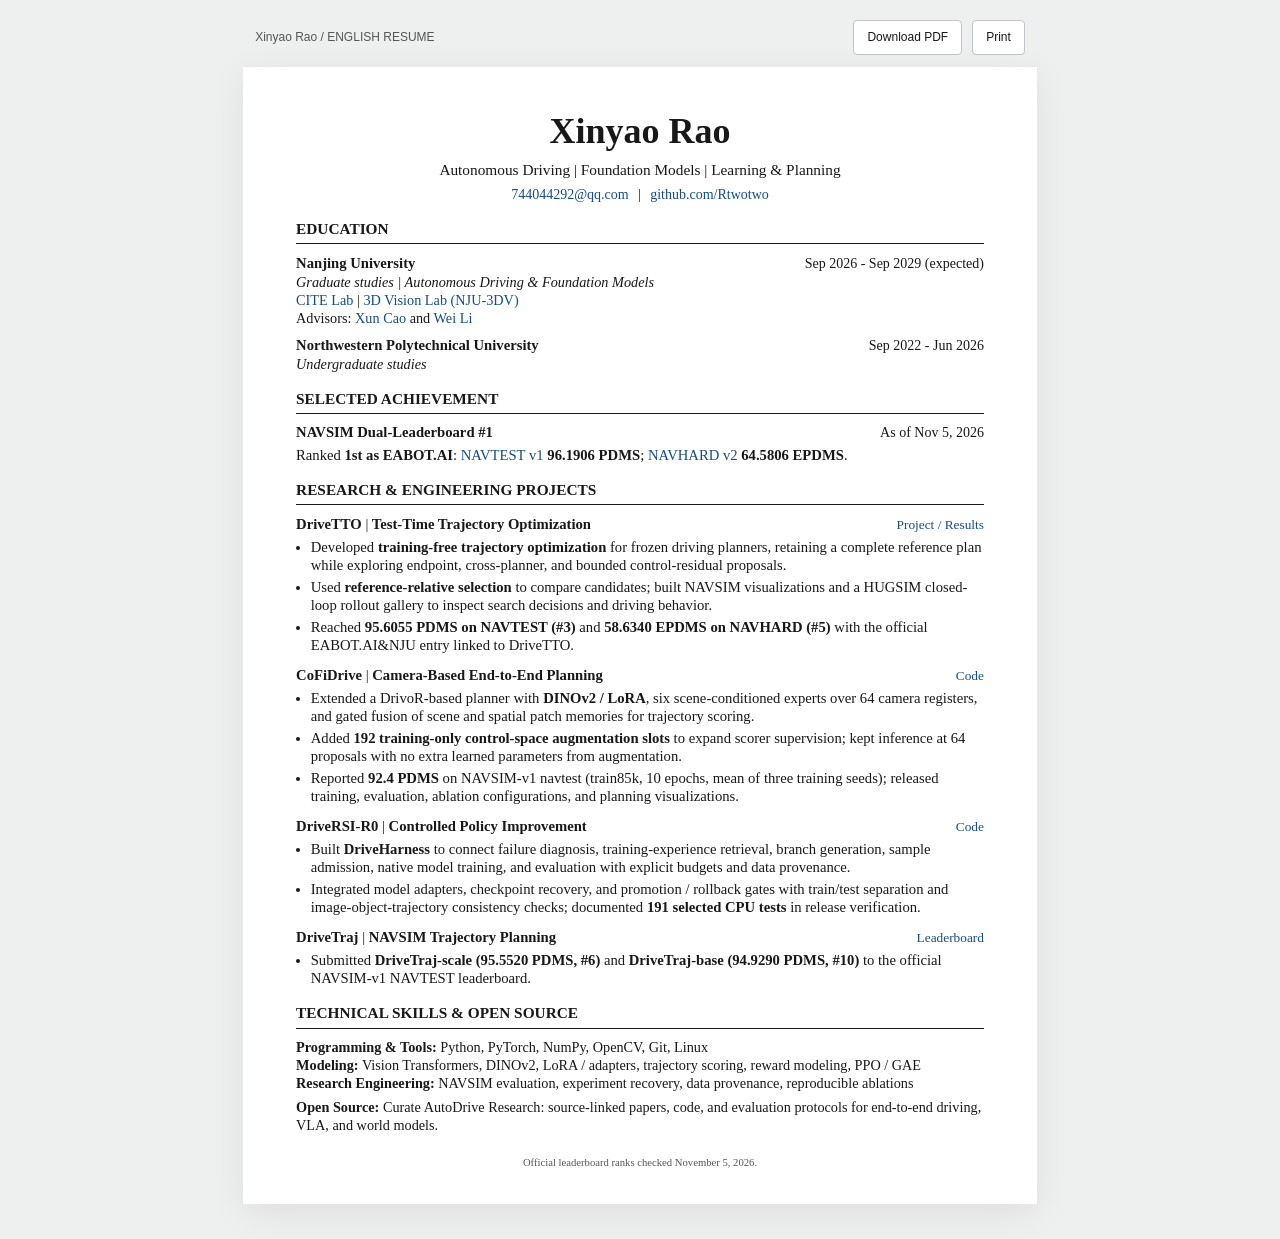
==== assets/resume.html @ 2c97f8bd "Add recent reading links and use generic resume filenames" ====
<!doctype html>
<html lang="en">
<head>
<meta charset="utf-8">
<meta name="viewport" content="width=device-width,initial-scale=1">
<title>Xinyao Rao | English Resume</title>
<style>
:root{color-scheme:light;--ink:#181818;--link:#174d80;--muted:#555}*{box-sizing:border-box}
body{margin:0;background:#eeefef;color:var(--ink);font:11pt/1.28 "Times New Roman",Times,serif}
a{color:var(--link);text-decoration:none}a:hover{text-decoration:underline}a:focus-visible,button:focus-visible{outline:2px solid #174d80;outline-offset:4px}
.toolbar{max-width:210mm;margin:20px auto 12px;display:flex;justify-content:space-between;align-items:center;gap:12px;padding:0 12px;font:12px/1.4 Arial,sans-serif;color:var(--muted)}.actions{display:flex;gap:10px}.actions a,.actions button{font:inherit;border:1px solid #bfc4c8;background:white;padding:8px 13px;border-radius:4px;cursor:pointer;color:var(--ink)}
.sheet{max-width:210mm;margin:0 auto 35px;min-height:297mm;background:white;padding:12mm 14mm 9mm;box-shadow:0 8px 34px #00000012}
header{text-align:center}h1{font-size:27pt;line-height:1.1;margin:0 0 6pt;font-weight:700}.role{font-size:11.5pt;margin:0 0 5pt}.contact{font-size:10.5pt;margin:0;display:flex;flex-wrap:wrap;justify-content:center;gap:7pt}
section{margin-top:13pt}h2{font-size:11.5pt;line-height:1.1;text-transform:uppercase;border-bottom:.5pt solid var(--ink);padding-bottom:4pt;margin:0 0 7pt}h3{font-size:11pt;line-height:1.3;font-weight:700;margin:0}p{margin:0}.row{display:flex;justify-content:space-between;align-items:baseline;gap:12pt}.row>h3{min-width:0}.date{font-size:10.5pt;white-space:nowrap}.school{margin-top:7pt}.school:first-of-type{margin-top:0}.school p{font-size:10.7pt;line-height:13.5pt}.degree{font-style:italic}.achievement p{margin-top:3pt}
.project{margin-top:8pt;break-inside:avoid}.project:first-of-type{margin-top:0}.resource{font-size:10pt;white-space:nowrap}.separator{font-weight:400}ul{margin:3pt 0 0;padding-left:11pt}li{padding-left:0;margin:0 0 2pt;line-height:14pt}.skills p{font-size:10.7pt;line-height:13.7pt}.community{margin-top:4pt}.community a{color:var(--ink)}footer{text-align:center;font-size:8pt;color:var(--muted);margin-top:16pt}
@media(max-width:600px){body{font-size:11.5pt}.toolbar{margin:12px 0}.toolbar>span{display:none}.sheet{padding:27px 22px;margin:0;min-height:0;box-shadow:none}h1{font-size:26pt}.row{flex-wrap:wrap;gap:1pt 12pt}.school .date{width:100%}.contact{gap:4pt 7pt}.project{margin-top:12pt}.project .row{display:block}.resource{display:inline-block;margin-top:2pt}.skills p{margin-bottom:3pt}li{line-height:1.4}}
@page{size:A4;margin:0}
@media print{body{background:white}.toolbar{display:none}.sheet{width:210mm;max-width:none;min-height:0;margin:0;padding:11mm 14mm 8mm;box-shadow:none}a{color:inherit}section{margin-top:11pt}.project{margin-top:7pt}footer{margin-top:12pt}}
</style>
</head>
<body>
<nav class="toolbar" aria-label="Resume actions"><span>Xinyao Rao / ENGLISH RESUME</span><div class="actions"><a href="resume.pdf" download>Download PDF</a><button type="button" onclick="window.print()">Print</button></div></nav>
<main class="sheet">
<header><h1>Xinyao Rao</h1><p class="role">Autonomous Driving | Foundation Models | Learning &amp; Planning</p><p class="contact"><a href="mailto:744044292@qq.com">744044292@qq.com</a><span aria-hidden="true">|</span><a href="https://github.com/Rtwotwo">github.com/Rtwotwo</a></p></header>
<section aria-labelledby="education"><h2 id="education">Education</h2><article class="school"><div class="row"><h3>Nanjing University</h3><span class="date">Sep 2026 - Sep 2029 (expected)</span></div><p class="degree">Graduate studies | Autonomous Driving &amp; Foundation Models</p><p><a href="https://cite.nju.edu.cn/">CITE Lab</a> | <a href="https://nju-3dv.github.io/">3D Vision Lab (NJU-3DV)</a></p><p>Advisors: <a href="https://cite.nju.edu.cn/People/Faculty/20190621/i5054.html">Xun Cao</a> and <a href="https://is.nju.edu.cn/lw/main.htm">Wei Li</a></p></article><article class="school"><div class="row"><h3>Northwestern Polytechnical University</h3><span class="date">Sep 2022 - Jun 2026</span></div><p class="degree">Undergraduate studies</p></article></section>
<section class="achievement" aria-labelledby="achievement"><h2 id="achievement">Selected Achievement</h2><div class="row"><h3>NAVSIM Dual-Leaderboard #1</h3><span class="date">As of Nov 5, 2026</span></div><p>Ranked <b>1st as EABOT.AI</b>: <a href="https://huggingface.co/spaces/AGC2024-P/e2e-driving-navtest">NAVTEST v1</a> <b>96.1906 PDMS</b>; <a href="https://huggingface.co/spaces/AGC2025/e2e-driving-navhard">NAVHARD v2</a> <b>64.5806 EPDMS</b>.</p></section>
<section aria-labelledby="projects"><h2 id="projects">Research &amp; Engineering Projects</h2><article class="project"><div class="row"><h3>DriveTTO <span class="separator">|</span> Test-Time Trajectory Optimization</h3><a class="resource" href="https://rtwotwo.github.io/DriveTTO/">Project / Results</a></div><ul><li>Developed <b>training-free trajectory optimization</b> for frozen driving planners, retaining a complete reference plan while exploring endpoint, cross-planner, and bounded control-residual proposals.</li><li>Used <b>reference-relative selection</b> to compare candidates; built NAVSIM visualizations and a HUGSIM closed-loop rollout gallery to inspect search decisions and driving behavior.</li><li>Reached <b>95.6055 PDMS on NAVTEST (#3)</b> and <b>58.6340 EPDMS on NAVHARD (#5)</b> with the official EABOT.AI&amp;NJU entry linked to DriveTTO.</li></ul></article><article class="project"><div class="row"><h3>CoFiDrive <span class="separator">|</span> Camera-Based End-to-End Planning</h3><a class="resource" href="https://github.com/Rtwotwo/DriveCoFi">Code</a></div><ul><li>Extended a DrivoR-based planner with <b>DINOv2 / LoRA</b>, six scene-conditioned experts over 64 camera registers, and gated fusion of scene and spatial patch memories for trajectory scoring.</li><li>Added <b>192 training-only control-space augmentation slots</b> to expand scorer supervision; kept inference at 64 proposals with no extra learned parameters from augmentation.</li><li>Reported <b>92.4 PDMS</b> on NAVSIM-v1 navtest (train85k, 10 epochs, mean of three training seeds); released training, evaluation, ablation configurations, and planning visualizations.</li></ul></article><article class="project"><div class="row"><h3>DriveRSI-R0 <span class="separator">|</span> Controlled Policy Improvement</h3><a class="resource" href="https://github.com/Rtwotwo/DriveRSI-R0">Code</a></div><ul><li>Built <b>DriveHarness</b> to connect failure diagnosis, training-experience retrieval, branch generation, sample admission, native model training, and evaluation with explicit budgets and data provenance.</li><li>Integrated model adapters, checkpoint recovery, and promotion / rollback gates with train/test separation and image-object-trajectory consistency checks; documented <b>191 selected CPU tests</b> in release verification.</li></ul></article><article class="project"><div class="row"><h3>DriveTraj <span class="separator">|</span> NAVSIM Trajectory Planning</h3><a class="resource" href="https://huggingface.co/spaces/AGC2024-P/e2e-driving-navtest">Leaderboard</a></div><ul><li>Submitted <b>DriveTraj-scale (95.5520 PDMS, #6)</b> and <b>DriveTraj-base (94.9290 PDMS, #10)</b> to the official NAVSIM-v1 NAVTEST leaderboard.</li></ul></article></section>
<section class="skills" aria-labelledby="skills"><h2 id="skills">Technical Skills &amp; Open Source</h2><p><b>Programming &amp; Tools:</b> Python, PyTorch, NumPy, OpenCV, Git, Linux</p><p><b>Modeling:</b> Vision Transformers, DINOv2, LoRA / adapters, trajectory scoring, reward modeling, PPO / GAE</p><p><b>Research Engineering:</b> NAVSIM evaluation, experiment recovery, data provenance, reproducible ablations</p><p class="community"><b>Open Source:</b> Curate <a href="https://github.com/Rtwotwo/Awesome-Autonomous-Driving-Research">AutoDrive Research</a>: source-linked papers, code, and evaluation protocols for end-to-end driving, VLA, and world models.</p></section>
<footer>Official leaderboard ranks checked November 5, 2026.</footer>
</main>
</body>
</html>
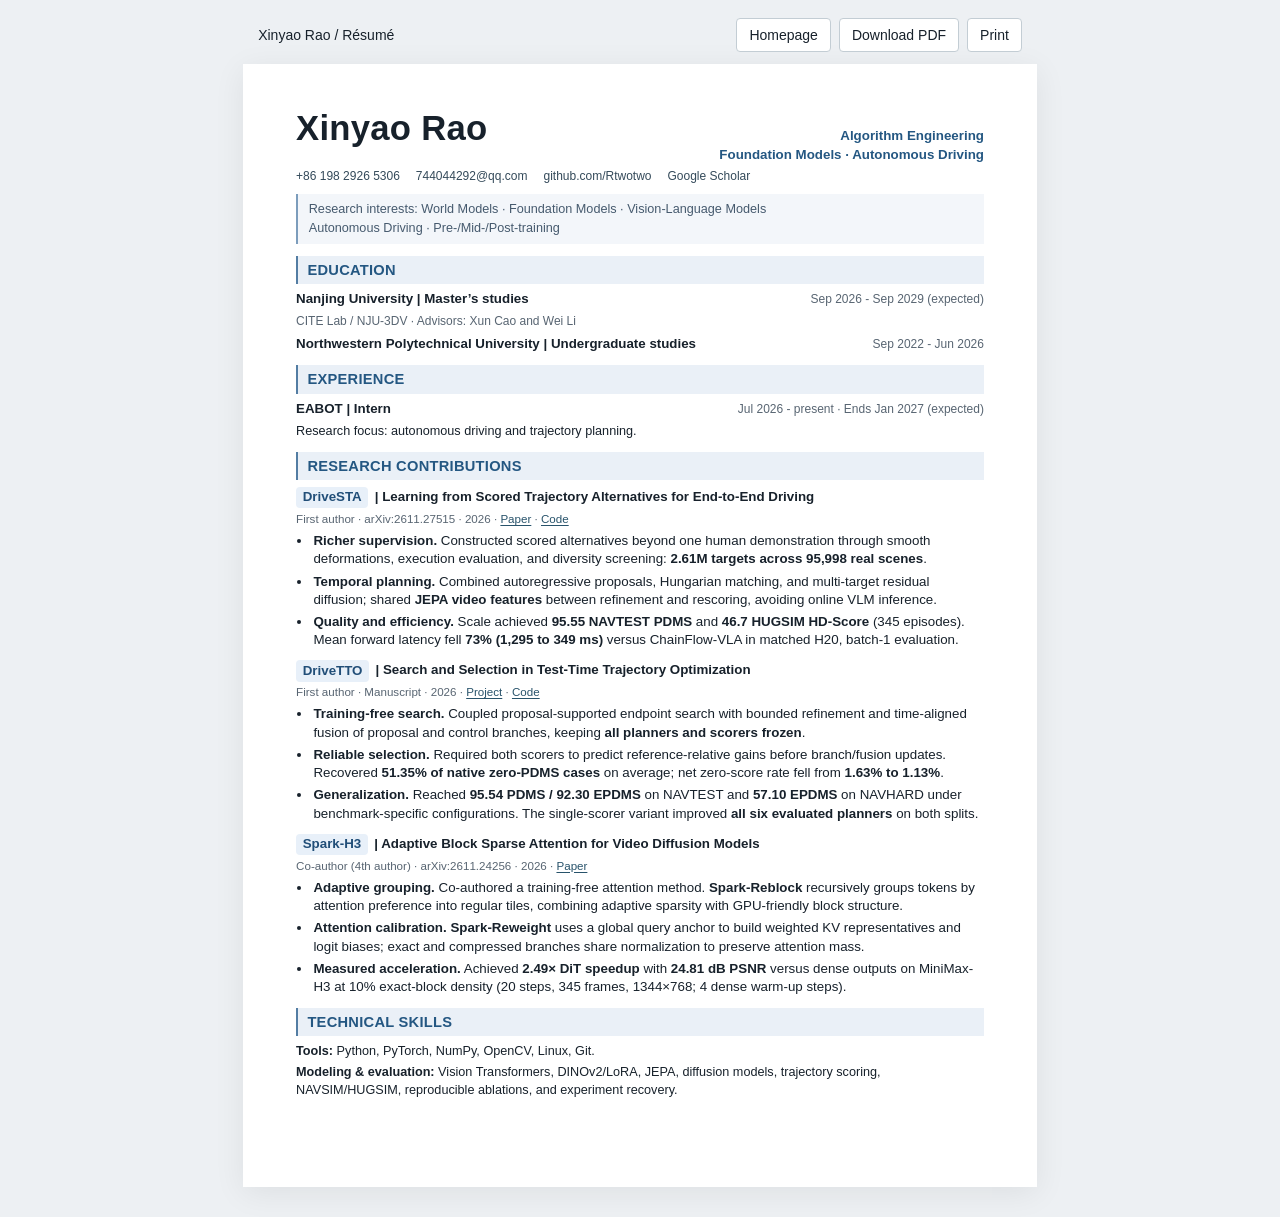
==== commit ece89968: "Build minimal academic homepage and refresh research CV" ====
--- a/assets/resume.html
+++ b/assets/resume.html
@@ -1,32 +1,11 @@
-<!doctype html>
-<html lang="en">
-<head>
-<meta charset="utf-8">
-<meta name="viewport" content="width=device-width,initial-scale=1">
-<title>Xinyao Rao | English Resume</title>
-<style>
-:root{color-scheme:light;--ink:#181818;--link:#174d80;--muted:#555}*{box-sizing:border-box}
-body{margin:0;background:#eeefef;color:var(--ink);font:11pt/1.28 "Times New Roman",Times,serif}
-a{color:var(--link);text-decoration:none}a:hover{text-decoration:underline}a:focus-visible,button:focus-visible{outline:2px solid #174d80;outline-offset:4px}
-.toolbar{max-width:210mm;margin:20px auto 12px;display:flex;justify-content:space-between;align-items:center;gap:12px;padding:0 12px;font:12px/1.4 Arial,sans-serif;color:var(--muted)}.actions{display:flex;gap:10px}.actions a,.actions button{font:inherit;border:1px solid #bfc4c8;background:white;padding:8px 13px;border-radius:4px;cursor:pointer;color:var(--ink)}
-.sheet{max-width:210mm;margin:0 auto 35px;min-height:297mm;background:white;padding:12mm 14mm 9mm;box-shadow:0 8px 34px #00000012}
-header{text-align:center}h1{font-size:27pt;line-height:1.1;margin:0 0 6pt;font-weight:700}.role{font-size:11.5pt;margin:0 0 5pt}.contact{font-size:10.5pt;margin:0;display:flex;flex-wrap:wrap;justify-content:center;gap:7pt}
-section{margin-top:13pt}h2{font-size:11.5pt;line-height:1.1;text-transform:uppercase;border-bottom:.5pt solid var(--ink);padding-bottom:4pt;margin:0 0 7pt}h3{font-size:11pt;line-height:1.3;font-weight:700;margin:0}p{margin:0}.row{display:flex;justify-content:space-between;align-items:baseline;gap:12pt}.row>h3{min-width:0}.date{font-size:10.5pt;white-space:nowrap}.school{margin-top:7pt}.school:first-of-type{margin-top:0}.school p{font-size:10.7pt;line-height:13.5pt}.degree{font-style:italic}.achievement p{margin-top:3pt}
-.project{margin-top:8pt;break-inside:avoid}.project:first-of-type{margin-top:0}.resource{font-size:10pt;white-space:nowrap}.separator{font-weight:400}ul{margin:3pt 0 0;padding-left:11pt}li{padding-left:0;margin:0 0 2pt;line-height:14pt}.skills p{font-size:10.7pt;line-height:13.7pt}.community{margin-top:4pt}.community a{color:var(--ink)}footer{text-align:center;font-size:8pt;color:var(--muted);margin-top:16pt}
-@media(max-width:600px){body{font-size:11.5pt}.toolbar{margin:12px 0}.toolbar>span{display:none}.sheet{padding:27px 22px;margin:0;min-height:0;box-shadow:none}h1{font-size:26pt}.row{flex-wrap:wrap;gap:1pt 12pt}.school .date{width:100%}.contact{gap:4pt 7pt}.project{margin-top:12pt}.project .row{display:block}.resource{display:inline-block;margin-top:2pt}.skills p{margin-bottom:3pt}li{line-height:1.4}}
-@page{size:A4;margin:0}
-@media print{body{background:white}.toolbar{display:none}.sheet{width:210mm;max-width:none;min-height:0;margin:0;padding:11mm 14mm 8mm;box-shadow:none}a{color:inherit}section{margin-top:11pt}.project{margin-top:7pt}footer{margin-top:12pt}}
-</style>
-</head>
-<body>
-<nav class="toolbar" aria-label="Resume actions"><span>Xinyao Rao / ENGLISH RESUME</span><div class="actions"><a href="resume.pdf" download>Download PDF</a><button type="button" onclick="window.print()">Print</button></div></nav>
-<main class="sheet">
-<header><h1>Xinyao Rao</h1><p class="role">Autonomous Driving | Foundation Models | Learning &amp; Planning</p><p class="contact"><a href="mailto:744044292@qq.com">744044292@qq.com</a><span aria-hidden="true">|</span><a href="https://github.com/Rtwotwo">github.com/Rtwotwo</a></p></header>
-<section aria-labelledby="education"><h2 id="education">Education</h2><article class="school"><div class="row"><h3>Nanjing University</h3><span class="date">Sep 2026 - Sep 2029 (expected)</span></div><p class="degree">Graduate studies | Autonomous Driving &amp; Foundation Models</p><p><a href="https://cite.nju.edu.cn/">CITE Lab</a> | <a href="https://nju-3dv.github.io/">3D Vision Lab (NJU-3DV)</a></p><p>Advisors: <a href="https://cite.nju.edu.cn/People/Faculty/20190621/i5054.html">Xun Cao</a> and <a href="https://is.nju.edu.cn/lw/main.htm">Wei Li</a></p></article><article class="school"><div class="row"><h3>Northwestern Polytechnical University</h3><span class="date">Sep 2022 - Jun 2026</span></div><p class="degree">Undergraduate studies</p></article></section>
-<section class="achievement" aria-labelledby="achievement"><h2 id="achievement">Selected Achievement</h2><div class="row"><h3>NAVSIM Dual-Leaderboard #1</h3><span class="date">As of Nov 5, 2026</span></div><p>Ranked <b>1st as EABOT.AI</b>: <a href="https://huggingface.co/spaces/AGC2024-P/e2e-driving-navtest">NAVTEST v1</a> <b>96.1906 PDMS</b>; <a href="https://huggingface.co/spaces/AGC2025/e2e-driving-navhard">NAVHARD v2</a> <b>64.5806 EPDMS</b>.</p></section>
-<section aria-labelledby="projects"><h2 id="projects">Research &amp; Engineering Projects</h2><article class="project"><div class="row"><h3>DriveTTO <span class="separator">|</span> Test-Time Trajectory Optimization</h3><a class="resource" href="https://rtwotwo.github.io/DriveTTO/">Project / Results</a></div><ul><li>Developed <b>training-free trajectory optimization</b> for frozen driving planners, retaining a complete reference plan while exploring endpoint, cross-planner, and bounded control-residual proposals.</li><li>Used <b>reference-relative selection</b> to compare candidates; built NAVSIM visualizations and a HUGSIM closed-loop rollout gallery to inspect search decisions and driving behavior.</li><li>Reached <b>95.6055 PDMS on NAVTEST (#3)</b> and <b>58.6340 EPDMS on NAVHARD (#5)</b> with the official EABOT.AI&amp;NJU entry linked to DriveTTO.</li></ul></article><article class="project"><div class="row"><h3>CoFiDrive <span class="separator">|</span> Camera-Based End-to-End Planning</h3><a class="resource" href="https://github.com/Rtwotwo/DriveCoFi">Code</a></div><ul><li>Extended a DrivoR-based planner with <b>DINOv2 / LoRA</b>, six scene-conditioned experts over 64 camera registers, and gated fusion of scene and spatial patch memories for trajectory scoring.</li><li>Added <b>192 training-only control-space augmentation slots</b> to expand scorer supervision; kept inference at 64 proposals with no extra learned parameters from augmentation.</li><li>Reported <b>92.4 PDMS</b> on NAVSIM-v1 navtest (train85k, 10 epochs, mean of three training seeds); released training, evaluation, ablation configurations, and planning visualizations.</li></ul></article><article class="project"><div class="row"><h3>DriveRSI-R0 <span class="separator">|</span> Controlled Policy Improvement</h3><a class="resource" href="https://github.com/Rtwotwo/DriveRSI-R0">Code</a></div><ul><li>Built <b>DriveHarness</b> to connect failure diagnosis, training-experience retrieval, branch generation, sample admission, native model training, and evaluation with explicit budgets and data provenance.</li><li>Integrated model adapters, checkpoint recovery, and promotion / rollback gates with train/test separation and image-object-trajectory consistency checks; documented <b>191 selected CPU tests</b> in release verification.</li></ul></article><article class="project"><div class="row"><h3>DriveTraj <span class="separator">|</span> NAVSIM Trajectory Planning</h3><a class="resource" href="https://huggingface.co/spaces/AGC2024-P/e2e-driving-navtest">Leaderboard</a></div><ul><li>Submitted <b>DriveTraj-scale (95.5520 PDMS, #6)</b> and <b>DriveTraj-base (94.9290 PDMS, #10)</b> to the official NAVSIM-v1 NAVTEST leaderboard.</li></ul></article></section>
-<section class="skills" aria-labelledby="skills"><h2 id="skills">Technical Skills &amp; Open Source</h2><p><b>Programming &amp; Tools:</b> Python, PyTorch, NumPy, OpenCV, Git, Linux</p><p><b>Modeling:</b> Vision Transformers, DINOv2, LoRA / adapters, trajectory scoring, reward modeling, PPO / GAE</p><p><b>Research Engineering:</b> NAVSIM evaluation, experiment recovery, data provenance, reproducible ablations</p><p class="community"><b>Open Source:</b> Curate <a href="https://github.com/Rtwotwo/Awesome-Autonomous-Driving-Research">AutoDrive Research</a>: source-linked papers, code, and evaluation protocols for end-to-end driving, VLA, and world models.</p></section>
-<footer>Official leaderboard ranks checked November 5, 2026.</footer>
-</main>
-</body>
-</html>
+<!doctype html><html lang="en"><head><meta charset="utf-8"><meta name="viewport" content="width=device-width,initial-scale=1"><meta name="description" content="Xinyao Rao — Algorithm Engineering Resume"><title>Xinyao Rao | Algorithm Engineering Resume</title><style>
+:root{color-scheme:light;--ink:#17212b;--muted:#586572;--accent:#245782}*{box-sizing:border-box}body{margin:0;background:#edf0f3;color:var(--ink);font:10pt/1.37 Arial,"Microsoft YaHei",sans-serif}a{color:inherit;text-decoration:none}a:hover{text-decoration:underline}a:focus-visible,button:focus-visible{outline:2px solid #216c85;outline-offset:3px}.toolbar{max-width:210mm;margin:18px auto 12px;padding:0 15px;display:flex;justify-content:space-between;gap:12px;align-items:center;font:14px Arial,sans-serif}.actions{display:flex;gap:8px}.toolbar a,.toolbar button{font:inherit;border:1px solid #c3cdd4;border-radius:4px;background:white;color:var(--ink);padding:8px 12px;cursor:pointer}.sheet{width:210mm;min-height:297mm;margin:0 auto 30px;background:white;padding:12mm 14mm 10mm;box-shadow:0 6px 30px #00000012}.header{display:flex;justify-content:space-between;gap:20px;align-items:baseline}h1{font-size:26pt;line-height:1.1;margin:0 0 6pt;letter-spacing:.2pt}.target{color:var(--accent);font-size:10pt;text-align:right;font-weight:600}.contact{display:flex;flex-wrap:wrap;gap:4pt 12pt;font-size:9pt;margin:3pt 0}.contact a{color:#344a5a}.summary{color:#465a6e;font-size:9.5pt;line-height:1.45;margin:7pt 0 0;padding:5pt 8pt;background:#f3f6fa;border-left:2pt solid #7c9dbc}h2{font-size:11pt;letter-spacing:.2pt;color:var(--accent);margin:9pt 0 5pt;padding:3pt 7pt;background:#eaf0f7;border-left:2pt solid #537da3;border-bottom:0}h3{font-size:10pt;line-height:1.4;margin:0;font-weight:700}.row{display:flex;justify-content:space-between;align-items:baseline;gap:12pt}.date{font-size:9pt;color:var(--muted);white-space:nowrap}.school-note{font-size:9pt;color:var(--muted);margin:3pt 0 4pt}p{margin:3pt 0}.intern-note{font-size:9.5pt}.entry{margin-top:8pt;break-inside:avoid}.entry:first-of-type{margin-top:0}.project-name{display:inline-block;color:#214e78;background:#e8f0f9;border:0;border-radius:3pt;padding:1pt 5pt;margin-right:2pt;white-space:nowrap}.meta{font-size:8.7pt;color:var(--muted);margin:2pt 0 4pt}.meta a{color:#28536b;text-decoration:underline;text-underline-offset:2px}.entry ul{padding-left:12pt;margin:3pt 0 0}.entry li{padding-left:1pt;margin:0 0 3pt}.skills p{font-size:9.5pt;margin:3pt 0}b{font-weight:700}section{break-inside:avoid}.research{break-inside:auto}
+@page{size:A4;margin:0}@media print{*{-webkit-print-color-adjust:exact;print-color-adjust:exact}body{background:white}.toolbar{display:none}.sheet{width:210mm;min-height:0;margin:0;box-shadow:none}a{color:inherit}}
+@media(max-width:700px){body{font-size:11pt;line-height:1.5}.sheet{width:100%;min-height:0;margin:0;padding:25px 22px}.header{display:block}.target{text-align:left;margin:0 0 10px}.row{flex-wrap:wrap;gap:2pt 10pt}.toolbar>span{display:none}.toolbar{margin:12px 0}.entry li{margin-bottom:7pt}.summary{font-size:10pt}.date{font-size:9.5pt}}
+</style></head><body><nav class="toolbar" aria-label="Resume actions"><span>Xinyao Rao / Résumé</span><div class="actions"><a href="../index.html">Homepage</a><a href="cv.pdf" download>Download PDF</a><button type="button" onclick="window.print()">Print</button></div></nav><main class="sheet"><header><div class="header"><h1>Xinyao Rao</h1><div class="target">Algorithm Engineering<br>Foundation Models · Autonomous Driving</div></div>
+<div class="contact"><a href="tel:+8619829265306">+86 198 2926 5306</a><a href="mailto:744044292@qq.com">744044292@qq.com</a><a href="https://github.com/Rtwotwo">github.com/Rtwotwo</a><a href="https://scholar.google.com/citations?user=zRt1tLAAAAAJ&amp;hl=en">Google Scholar</a></div>
+<p class="summary">Research interests: World Models · Foundation Models · Vision-Language Models<br>Autonomous Driving · Pre-/Mid-/Post-training</p></header>
+<section><h2>EDUCATION</h2><div class="row"><h3>Nanjing University | Master’s studies</h3><span class="date">Sep 2026 - Sep 2029 (expected)</span></div><p class="school-note">CITE Lab / NJU-3DV · Advisors: Xun Cao and Wei Li</p><div class="row"><h3>Northwestern Polytechnical University | Undergraduate studies</h3><span class="date">Sep 2022 - Jun 2026</span></div></section>
+<section><h2>EXPERIENCE</h2><div class="row"><h3>EABOT | Intern</h3><span class="date">Jul 2026 - present · Ends Jan 2027 (expected)</span></div><p class="intern-note">Research focus: autonomous driving and trajectory planning.</p></section>
+<section class="research"><h2>RESEARCH CONTRIBUTIONS</h2><article class="entry"><h3><span class="project-name">DriveSTA</span> | Learning from Scored Trajectory Alternatives for End-to-End Driving</h3><p class="meta">First author · arXiv:2611.27515 · 2026 · <a href="https://arxiv.org/abs/2611.27515">Paper</a> · <a href="https://github.com/Rtwotwo/DriveSTA">Code</a></p><ul><li><b>Richer supervision.</b> Constructed scored alternatives beyond one human demonstration through smooth deformations, execution evaluation, and diversity screening: <b>2.61M targets across 95,998 real scenes</b>.</li><li><b>Temporal planning.</b> Combined autoregressive proposals, Hungarian matching, and multi-target residual diffusion; shared <b>JEPA video features</b> between refinement and rescoring, avoiding online VLM inference.</li><li><b>Quality and efficiency.</b> Scale achieved <b>95.55 NAVTEST PDMS</b> and <b>46.7 HUGSIM HD-Score</b> (345 episodes). Mean forward latency fell <b>73% (1,295 to 349 ms)</b> versus ChainFlow-VLA in matched H20, batch-1 evaluation.</li></ul></article><article class="entry"><h3><span class="project-name">DriveTTO</span> | Search and Selection in Test-Time Trajectory Optimization</h3><p class="meta">First author · Manuscript · 2026 · <a href="https://rtwotwo.github.io/DriveTTO/">Project</a> · <a href="https://github.com/Rtwotwo/DriveTTO">Code</a></p><ul><li><b>Training-free search.</b> Coupled proposal-supported endpoint search with bounded refinement and time-aligned fusion of proposal and control branches, keeping <b>all planners and scorers frozen</b>.</li><li><b>Reliable selection.</b> Required both scorers to predict reference-relative gains before branch/fusion updates. Recovered <b>51.35% of native zero-PDMS cases</b> on average; net zero-score rate fell from <b>1.63% to 1.13%</b>.</li><li><b>Generalization.</b> Reached <b>95.54 PDMS / 92.30 EPDMS</b> on NAVTEST and <b>57.10 EPDMS</b> on NAVHARD under benchmark-specific configurations. The single-scorer variant improved <b>all six evaluated planners</b> on both splits.</li></ul></article><article class="entry"><h3><span class="project-name">Spark-H3</span> | Adaptive Block Sparse Attention for Video Diffusion Models</h3><p class="meta">Co-author (4th author) · arXiv:2611.24256 · 2026 · <a href="https://arxiv.org/abs/2611.24256">Paper</a></p><ul><li><b>Adaptive grouping.</b> Co-authored a training-free attention method. <b>Spark-Reblock</b> recursively groups tokens by attention preference into regular tiles, combining adaptive sparsity with GPU-friendly block structure.</li><li><b>Attention calibration.</b> <b>Spark-Reweight</b> uses a global query anchor to build weighted KV representatives and logit biases; exact and compressed branches share normalization to preserve attention mass.</li><li><b>Measured acceleration.</b> Achieved <b>2.49× DiT speedup</b> with <b>24.81 dB PSNR</b> versus dense outputs on MiniMax-H3 at 10% exact-block density (20 steps, 345 frames, 1344×768; 4 dense warm-up steps).</li></ul></article></section>
+<section class="skills"><h2>TECHNICAL SKILLS</h2><p><b>Tools:</b> Python, PyTorch, NumPy, OpenCV, Linux, Git.</p><p><b>Modeling & evaluation:</b> Vision Transformers, DINOv2/LoRA, JEPA, diffusion models, trajectory scoring, NAVSIM/HUGSIM, reproducible ablations, and experiment recovery.</p></section></main></body></html>
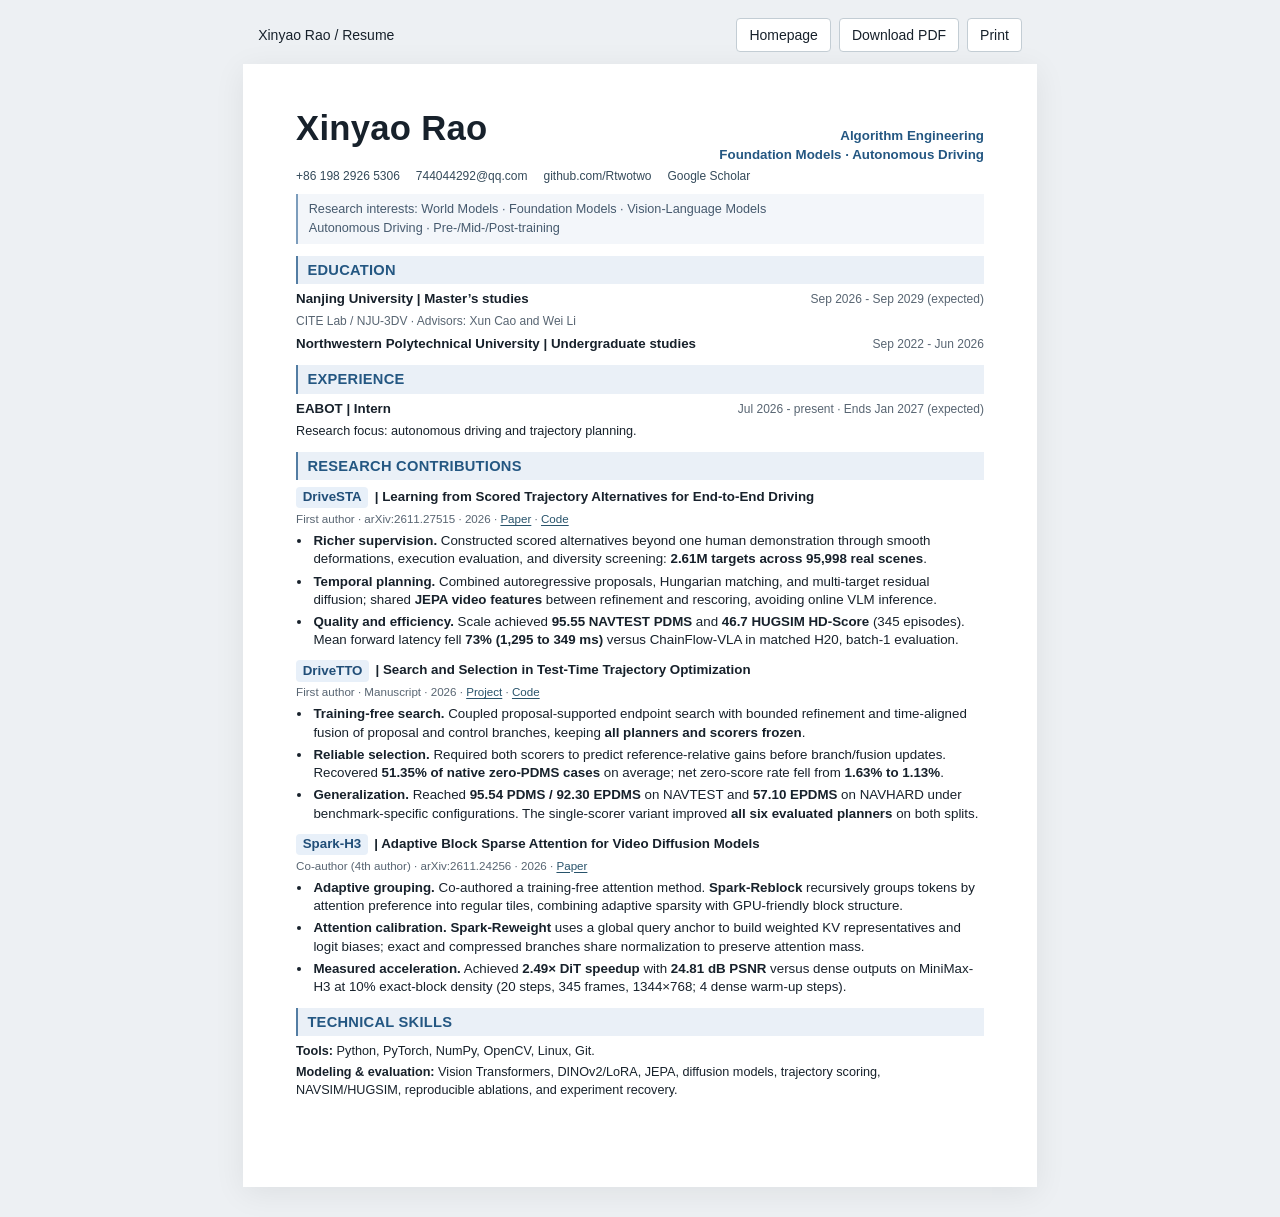
==== commit b37d7f34: "Polish profile text while preserving original README design" ====
--- a/assets/resume.html
+++ b/assets/resume.html
@@ -2,7 +2,7 @@
 :root{color-scheme:light;--ink:#17212b;--muted:#586572;--accent:#245782}*{box-sizing:border-box}body{margin:0;background:#edf0f3;color:var(--ink);font:10pt/1.37 Arial,"Microsoft YaHei",sans-serif}a{color:inherit;text-decoration:none}a:hover{text-decoration:underline}a:focus-visible,button:focus-visible{outline:2px solid #216c85;outline-offset:3px}.toolbar{max-width:210mm;margin:18px auto 12px;padding:0 15px;display:flex;justify-content:space-between;gap:12px;align-items:center;font:14px Arial,sans-serif}.actions{display:flex;gap:8px}.toolbar a,.toolbar button{font:inherit;border:1px solid #c3cdd4;border-radius:4px;background:white;color:var(--ink);padding:8px 12px;cursor:pointer}.sheet{width:210mm;min-height:297mm;margin:0 auto 30px;background:white;padding:12mm 14mm 10mm;box-shadow:0 6px 30px #00000012}.header{display:flex;justify-content:space-between;gap:20px;align-items:baseline}h1{font-size:26pt;line-height:1.1;margin:0 0 6pt;letter-spacing:.2pt}.target{color:var(--accent);font-size:10pt;text-align:right;font-weight:600}.contact{display:flex;flex-wrap:wrap;gap:4pt 12pt;font-size:9pt;margin:3pt 0}.contact a{color:#344a5a}.summary{color:#465a6e;font-size:9.5pt;line-height:1.45;margin:7pt 0 0;padding:5pt 8pt;background:#f3f6fa;border-left:2pt solid #7c9dbc}h2{font-size:11pt;letter-spacing:.2pt;color:var(--accent);margin:9pt 0 5pt;padding:3pt 7pt;background:#eaf0f7;border-left:2pt solid #537da3;border-bottom:0}h3{font-size:10pt;line-height:1.4;margin:0;font-weight:700}.row{display:flex;justify-content:space-between;align-items:baseline;gap:12pt}.date{font-size:9pt;color:var(--muted);white-space:nowrap}.school-note{font-size:9pt;color:var(--muted);margin:3pt 0 4pt}p{margin:3pt 0}.intern-note{font-size:9.5pt}.entry{margin-top:8pt;break-inside:avoid}.entry:first-of-type{margin-top:0}.project-name{display:inline-block;color:#214e78;background:#e8f0f9;border:0;border-radius:3pt;padding:1pt 5pt;margin-right:2pt;white-space:nowrap}.meta{font-size:8.7pt;color:var(--muted);margin:2pt 0 4pt}.meta a{color:#28536b;text-decoration:underline;text-underline-offset:2px}.entry ul{padding-left:12pt;margin:3pt 0 0}.entry li{padding-left:1pt;margin:0 0 3pt}.skills p{font-size:9.5pt;margin:3pt 0}b{font-weight:700}section{break-inside:avoid}.research{break-inside:auto}
 @page{size:A4;margin:0}@media print{*{-webkit-print-color-adjust:exact;print-color-adjust:exact}body{background:white}.toolbar{display:none}.sheet{width:210mm;min-height:0;margin:0;box-shadow:none}a{color:inherit}}
 @media(max-width:700px){body{font-size:11pt;line-height:1.5}.sheet{width:100%;min-height:0;margin:0;padding:25px 22px}.header{display:block}.target{text-align:left;margin:0 0 10px}.row{flex-wrap:wrap;gap:2pt 10pt}.toolbar>span{display:none}.toolbar{margin:12px 0}.entry li{margin-bottom:7pt}.summary{font-size:10pt}.date{font-size:9.5pt}}
-</style></head><body><nav class="toolbar" aria-label="Resume actions"><span>Xinyao Rao / Résumé</span><div class="actions"><a href="../index.html">Homepage</a><a href="cv.pdf" download>Download PDF</a><button type="button" onclick="window.print()">Print</button></div></nav><main class="sheet"><header><div class="header"><h1>Xinyao Rao</h1><div class="target">Algorithm Engineering<br>Foundation Models · Autonomous Driving</div></div>
+</style></head><body><nav class="toolbar" aria-label="Resume actions"><span>Xinyao Rao / Resume</span><div class="actions"><a href="../index.html">Homepage</a><a href="cv.pdf" download>Download PDF</a><button type="button" onclick="window.print()">Print</button></div></nav><main class="sheet"><header><div class="header"><h1>Xinyao Rao</h1><div class="target">Algorithm Engineering<br>Foundation Models · Autonomous Driving</div></div>
 <div class="contact"><a href="tel:+8619829265306">+86 198 2926 5306</a><a href="mailto:744044292@qq.com">744044292@qq.com</a><a href="https://github.com/Rtwotwo">github.com/Rtwotwo</a><a href="https://scholar.google.com/citations?user=zRt1tLAAAAAJ&amp;hl=en">Google Scholar</a></div>
 <p class="summary">Research interests: World Models · Foundation Models · Vision-Language Models<br>Autonomous Driving · Pre-/Mid-/Post-training</p></header>
 <section><h2>EDUCATION</h2><div class="row"><h3>Nanjing University | Master’s studies</h3><span class="date">Sep 2026 - Sep 2029 (expected)</span></div><p class="school-note">CITE Lab / NJU-3DV · Advisors: Xun Cao and Wei Li</p><div class="row"><h3>Northwestern Polytechnical University | Undergraduate studies</h3><span class="date">Sep 2022 - Jun 2026</span></div></section>
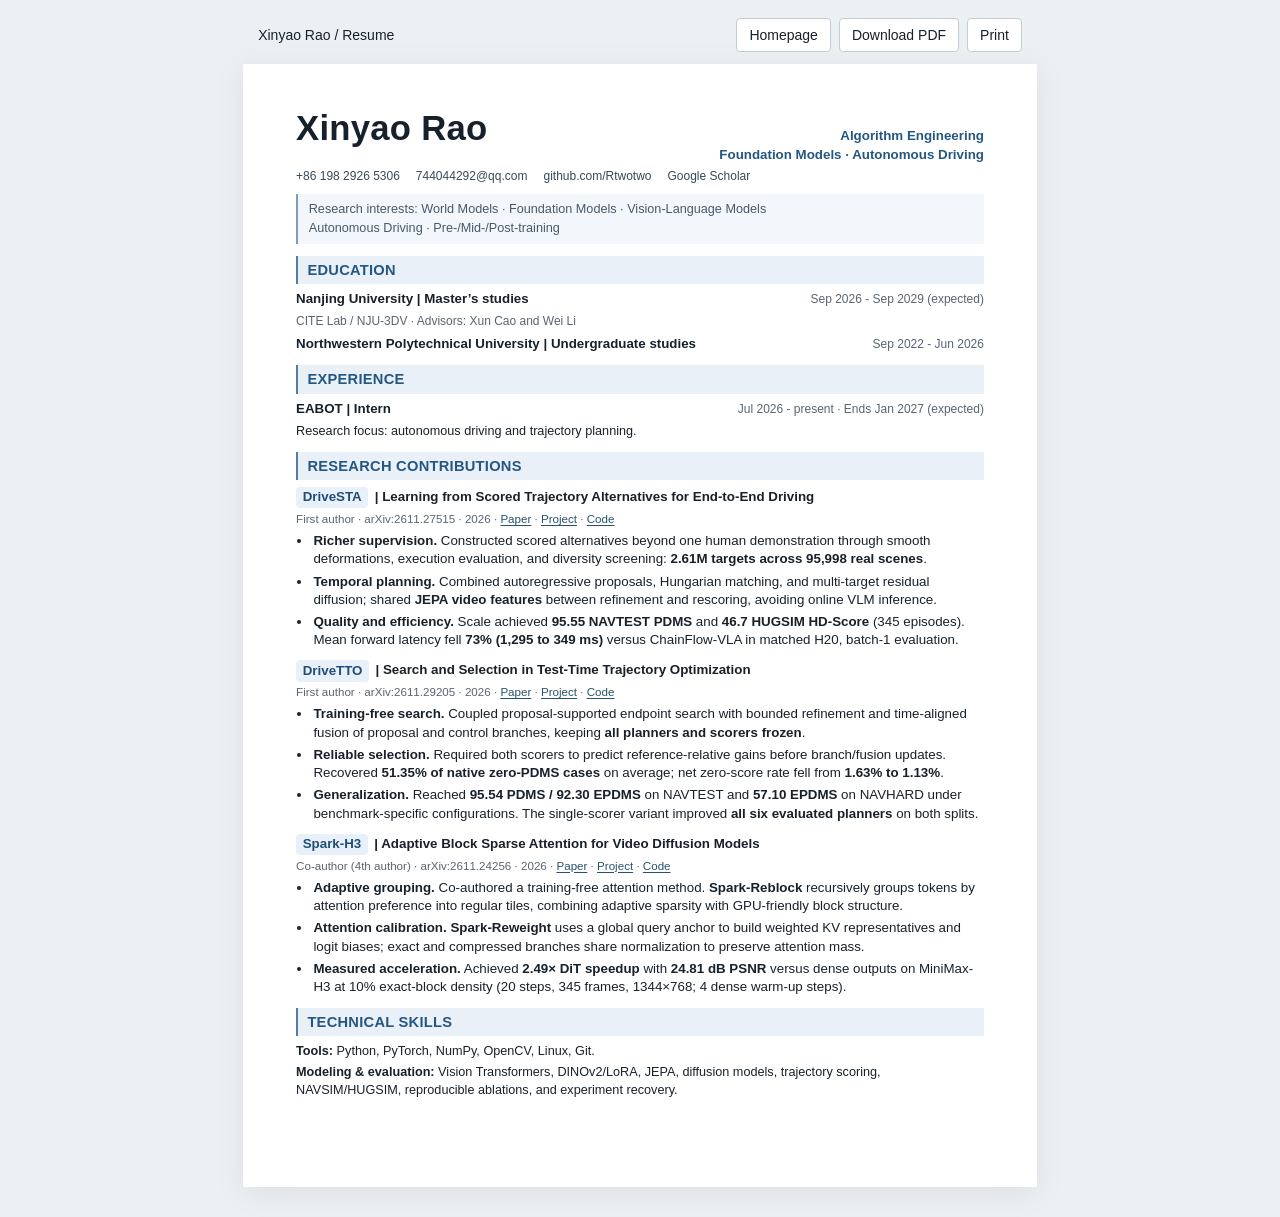
==== commit a98d7ea7: "Publish DriveTTO arXiv links and update academic profile navigation" ====
--- a/assets/resume.html
+++ b/assets/resume.html
@@ -7,5 +7,5 @@
 <p class="summary">Research interests: World Models · Foundation Models · Vision-Language Models<br>Autonomous Driving · Pre-/Mid-/Post-training</p></header>
 <section><h2>EDUCATION</h2><div class="row"><h3>Nanjing University | Master’s studies</h3><span class="date">Sep 2026 - Sep 2029 (expected)</span></div><p class="school-note">CITE Lab / NJU-3DV · Advisors: Xun Cao and Wei Li</p><div class="row"><h3>Northwestern Polytechnical University | Undergraduate studies</h3><span class="date">Sep 2022 - Jun 2026</span></div></section>
 <section><h2>EXPERIENCE</h2><div class="row"><h3>EABOT | Intern</h3><span class="date">Jul 2026 - present · Ends Jan 2027 (expected)</span></div><p class="intern-note">Research focus: autonomous driving and trajectory planning.</p></section>
-<section class="research"><h2>RESEARCH CONTRIBUTIONS</h2><article class="entry"><h3><span class="project-name">DriveSTA</span> | Learning from Scored Trajectory Alternatives for End-to-End Driving</h3><p class="meta">First author · arXiv:2611.27515 · 2026 · <a href="https://arxiv.org/abs/2611.27515">Paper</a> · <a href="https://github.com/Rtwotwo/DriveSTA">Code</a></p><ul><li><b>Richer supervision.</b> Constructed scored alternatives beyond one human demonstration through smooth deformations, execution evaluation, and diversity screening: <b>2.61M targets across 95,998 real scenes</b>.</li><li><b>Temporal planning.</b> Combined autoregressive proposals, Hungarian matching, and multi-target residual diffusion; shared <b>JEPA video features</b> between refinement and rescoring, avoiding online VLM inference.</li><li><b>Quality and efficiency.</b> Scale achieved <b>95.55 NAVTEST PDMS</b> and <b>46.7 HUGSIM HD-Score</b> (345 episodes). Mean forward latency fell <b>73% (1,295 to 349 ms)</b> versus ChainFlow-VLA in matched H20, batch-1 evaluation.</li></ul></article><article class="entry"><h3><span class="project-name">DriveTTO</span> | Search and Selection in Test-Time Trajectory Optimization</h3><p class="meta">First author · Manuscript · 2026 · <a href="https://rtwotwo.github.io/DriveTTO/">Project</a> · <a href="https://github.com/Rtwotwo/DriveTTO">Code</a></p><ul><li><b>Training-free search.</b> Coupled proposal-supported endpoint search with bounded refinement and time-aligned fusion of proposal and control branches, keeping <b>all planners and scorers frozen</b>.</li><li><b>Reliable selection.</b> Required both scorers to predict reference-relative gains before branch/fusion updates. Recovered <b>51.35% of native zero-PDMS cases</b> on average; net zero-score rate fell from <b>1.63% to 1.13%</b>.</li><li><b>Generalization.</b> Reached <b>95.54 PDMS / 92.30 EPDMS</b> on NAVTEST and <b>57.10 EPDMS</b> on NAVHARD under benchmark-specific configurations. The single-scorer variant improved <b>all six evaluated planners</b> on both splits.</li></ul></article><article class="entry"><h3><span class="project-name">Spark-H3</span> | Adaptive Block Sparse Attention for Video Diffusion Models</h3><p class="meta">Co-author (4th author) · arXiv:2611.24256 · 2026 · <a href="https://arxiv.org/abs/2611.24256">Paper</a></p><ul><li><b>Adaptive grouping.</b> Co-authored a training-free attention method. <b>Spark-Reblock</b> recursively groups tokens by attention preference into regular tiles, combining adaptive sparsity with GPU-friendly block structure.</li><li><b>Attention calibration.</b> <b>Spark-Reweight</b> uses a global query anchor to build weighted KV representatives and logit biases; exact and compressed branches share normalization to preserve attention mass.</li><li><b>Measured acceleration.</b> Achieved <b>2.49× DiT speedup</b> with <b>24.81 dB PSNR</b> versus dense outputs on MiniMax-H3 at 10% exact-block density (20 steps, 345 frames, 1344×768; 4 dense warm-up steps).</li></ul></article></section>
+<section class="research"><h2>RESEARCH CONTRIBUTIONS</h2><article class="entry"><h3><span class="project-name">DriveSTA</span> | Learning from Scored Trajectory Alternatives for End-to-End Driving</h3><p class="meta">First author · arXiv:2611.27515 · 2026 · <a href="https://arxiv.org/abs/2611.27515">Paper</a> · <a href="https://rtwotwo.github.io/DriveSTA/">Project</a> · <a href="https://github.com/Rtwotwo/DriveSTA">Code</a></p><ul><li><b>Richer supervision.</b> Constructed scored alternatives beyond one human demonstration through smooth deformations, execution evaluation, and diversity screening: <b>2.61M targets across 95,998 real scenes</b>.</li><li><b>Temporal planning.</b> Combined autoregressive proposals, Hungarian matching, and multi-target residual diffusion; shared <b>JEPA video features</b> between refinement and rescoring, avoiding online VLM inference.</li><li><b>Quality and efficiency.</b> Scale achieved <b>95.55 NAVTEST PDMS</b> and <b>46.7 HUGSIM HD-Score</b> (345 episodes). Mean forward latency fell <b>73% (1,295 to 349 ms)</b> versus ChainFlow-VLA in matched H20, batch-1 evaluation.</li></ul></article><article class="entry"><h3><span class="project-name">DriveTTO</span> | Search and Selection in Test-Time Trajectory Optimization</h3><p class="meta">First author · arXiv:2611.29205 · 2026 · <a href="https://arxiv.org/abs/2611.29205">Paper</a> · <a href="https://rtwotwo.github.io/DriveTTO/">Project</a> · <a href="https://github.com/Rtwotwo/DriveTTO">Code</a></p><ul><li><b>Training-free search.</b> Coupled proposal-supported endpoint search with bounded refinement and time-aligned fusion of proposal and control branches, keeping <b>all planners and scorers frozen</b>.</li><li><b>Reliable selection.</b> Required both scorers to predict reference-relative gains before branch/fusion updates. Recovered <b>51.35% of native zero-PDMS cases</b> on average; net zero-score rate fell from <b>1.63% to 1.13%</b>.</li><li><b>Generalization.</b> Reached <b>95.54 PDMS / 92.30 EPDMS</b> on NAVTEST and <b>57.10 EPDMS</b> on NAVHARD under benchmark-specific configurations. The single-scorer variant improved <b>all six evaluated planners</b> on both splits.</li></ul></article><article class="entry"><h3><span class="project-name">Spark-H3</span> | Adaptive Block Sparse Attention for Video Diffusion Models</h3><p class="meta">Co-author (4th author) · arXiv:2611.24256 · 2026 · <a href="https://arxiv.org/abs/2611.24256">Paper</a> · <a href="https://zechengtang.github.io/Spark-H3/">Project</a> · <a href="https://github.com/zechengtang/Spark-H3">Code</a></p><ul><li><b>Adaptive grouping.</b> Co-authored a training-free attention method. <b>Spark-Reblock</b> recursively groups tokens by attention preference into regular tiles, combining adaptive sparsity with GPU-friendly block structure.</li><li><b>Attention calibration.</b> <b>Spark-Reweight</b> uses a global query anchor to build weighted KV representatives and logit biases; exact and compressed branches share normalization to preserve attention mass.</li><li><b>Measured acceleration.</b> Achieved <b>2.49× DiT speedup</b> with <b>24.81 dB PSNR</b> versus dense outputs on MiniMax-H3 at 10% exact-block density (20 steps, 345 frames, 1344×768; 4 dense warm-up steps).</li></ul></article></section>
 <section class="skills"><h2>TECHNICAL SKILLS</h2><p><b>Tools:</b> Python, PyTorch, NumPy, OpenCV, Linux, Git.</p><p><b>Modeling & evaluation:</b> Vision Transformers, DINOv2/LoRA, JEPA, diffusion models, trajectory scoring, NAVSIM/HUGSIM, reproducible ablations, and experiment recovery.</p></section></main></body></html>
